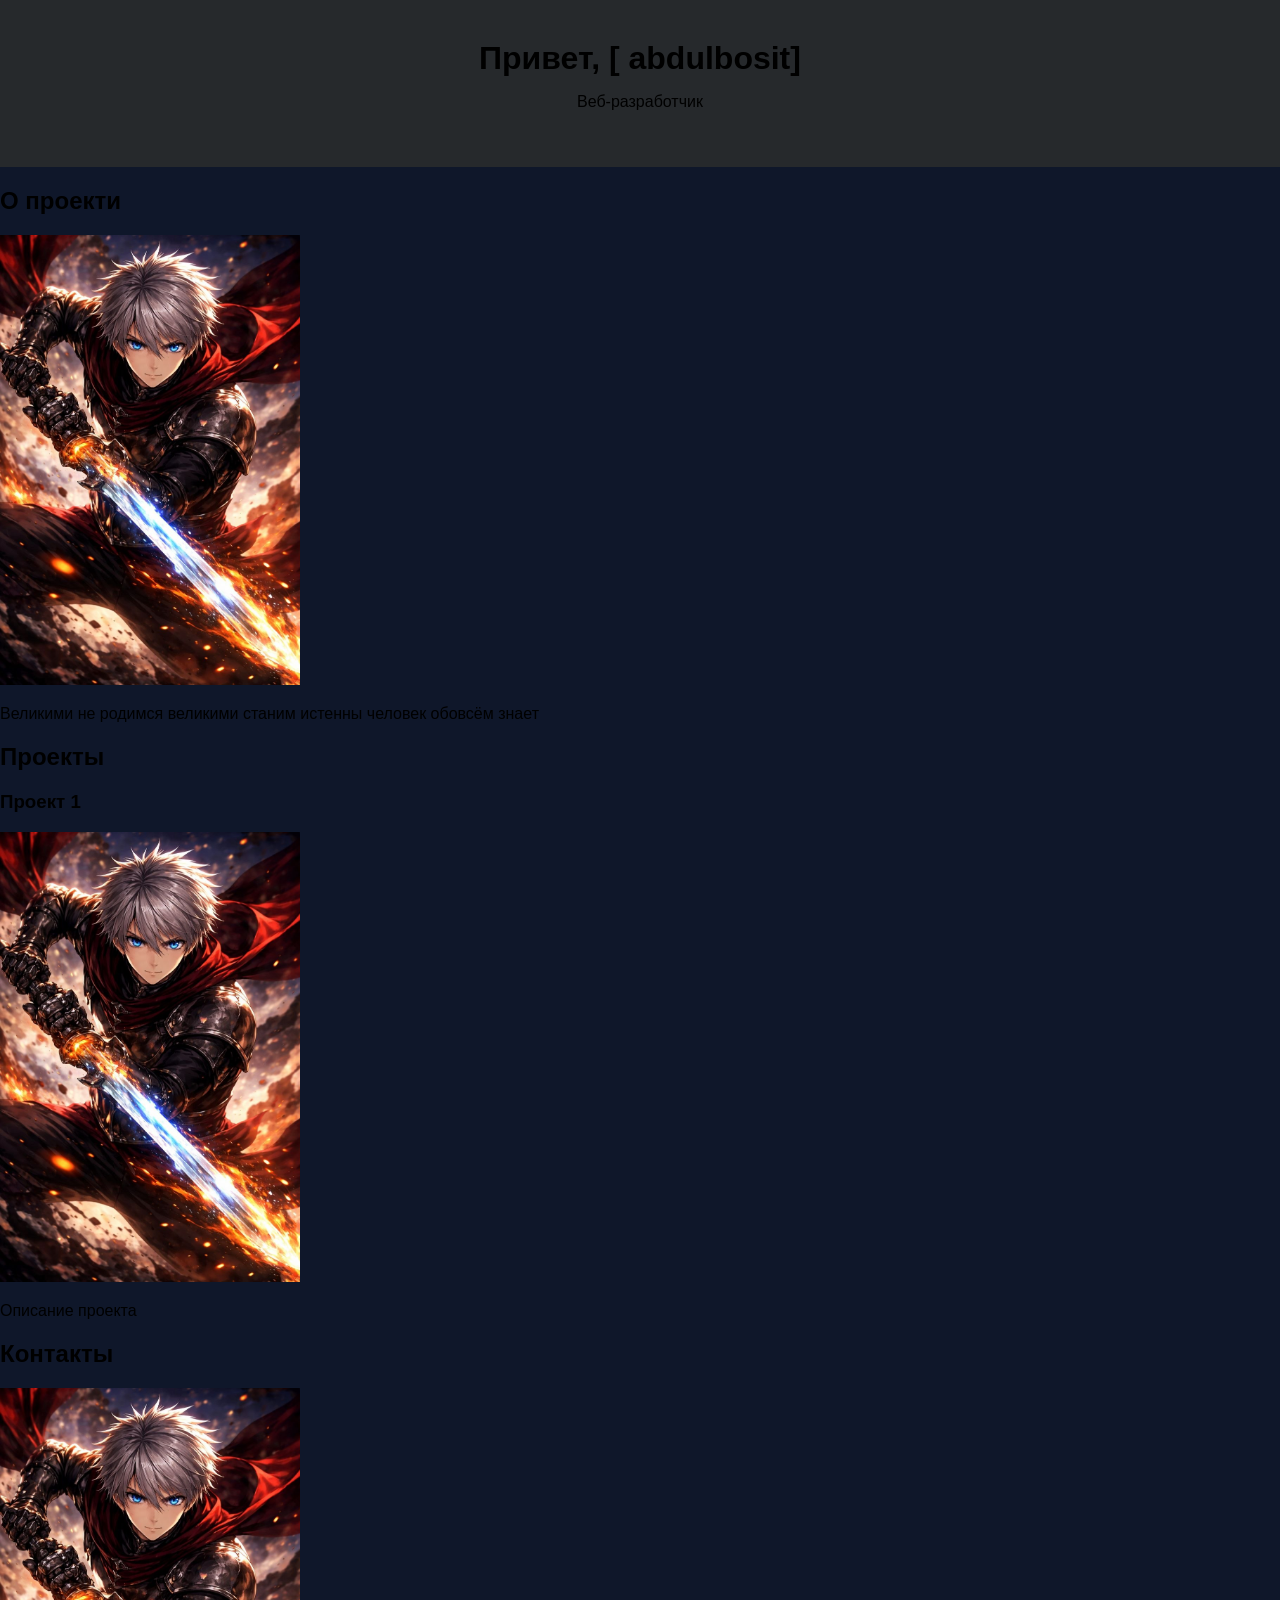
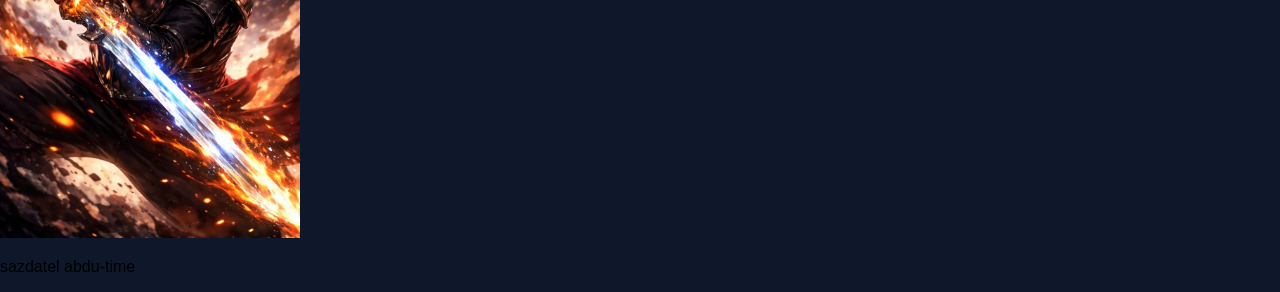
==== index.html @ 02985715 "update" ====
<!DOCTYPE html>
<html lang="ru">
<head>
    <meta charset="UTF-8">
    <title>Моё портфолио</title>
    <link rel="stylesheet" href="./1.css">
</head>
<body>

<header>
    <h1>Привет, [ abdulbosit]</h1>
    <p>Веб-разработчик</p>
</header>

<section id="about">
    <h2>О проекти</h2>
    <img src="./y.jpg" alt="" width="300px">
    <p>Великими не родимся великими станим истенны человек обовсём знает</p>
</section>

<section id="projects">
    <h2>Проекты</h2>
    <div class="project">
        <h3>Проект 1</h3>
        <img src="./y.jpg" alt="" width="300px"> 
        <p>Описание проекта</p>
    </div>
</section>

<section id="contact">
    <h2>Контакты</h2>
    <img src="./y.jpg" alt="" width="300px">
    <p>sazdatel abdu-time</p>
</section>

</body>
</html>
---- 1.css ----
body {
    margin: 0;
    font-family: Arial, sans-serif;
    background: #0f172a;
    color: #000000;
}


/* Шапка */
header {
    text-align: center;
    padding: 40px;
    background: #26292c;
}

header h1 {
    margin: 0;
    font-size: 32px;}
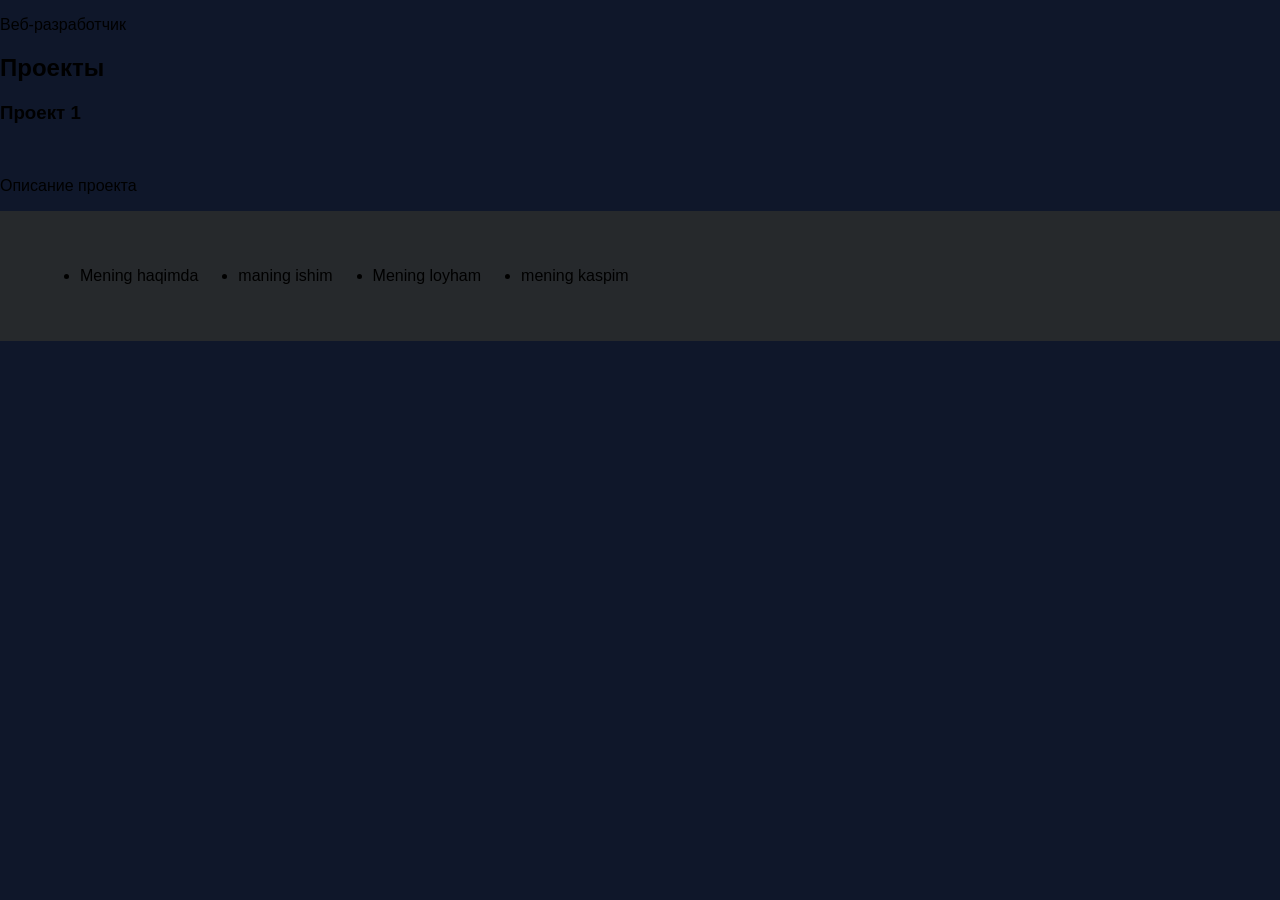
==== commit 7d1cc8a4: "first commit" ====
--- a/index.html
+++ b/index.html
@@ -7,31 +7,26 @@
 </head>
 <body>
 
-<header>
-    <h1>Привет, [ abdulbosit]</h1>
     <p>Веб-разработчик</p>
-</header>
-
-<section id="about">
-    <h2>О проекти</h2>
-    <img src="./y.jpg" alt="" width="300px">
-    <p>Великими не родимся великими станим истенны человек обовсём знает</p>
-</section>
-
-<section id="projects">
-    <h2>Проекты</h2>
-    <div class="project">
-        <h3>Проект 1</h3>
-        <img src="./y.jpg" alt="" width="300px"> 
-        <p>Описание проекта</p>
-    </div>
-</section>
-
-<section id="contact">
-    <h2>Контакты</h2>
-    <img src="./y.jpg" alt="" width="300px">
-    <p>sazdatel abdu-time</p>
-</section>
-
+    <section id="projects">
+        <h2>Проекты</h2>
+        <div class="project">
+            <h3>Проект 1</h3>
+            <img src="./y.jpg" alt="" width="300px"> 
+            <p>Описание проекта</p>
+        </div>
+        
+        
+        
+        <header class="header">
+            <nav>
+                <ul class="nav">
+                    <li> Mening haqimda </li>
+                    <li>maning ishim</li>
+                    <li>Mening loyham </li>
+                    <li> mening kaspim</li>
+                </ul>
+            </nav>
+        </header>
 </body>
 </html>
--- a/1.css
+++ b/1.css
@@ -15,4 +15,12 @@
 
 header h1 {
     margin: 0;
-    font-size: 32px;}+    font-size: 32px;}
+.header{
+    display: flex
+}
+.nav{
+    display: flex;
+    gap: 40px;
+    border: none;
+}
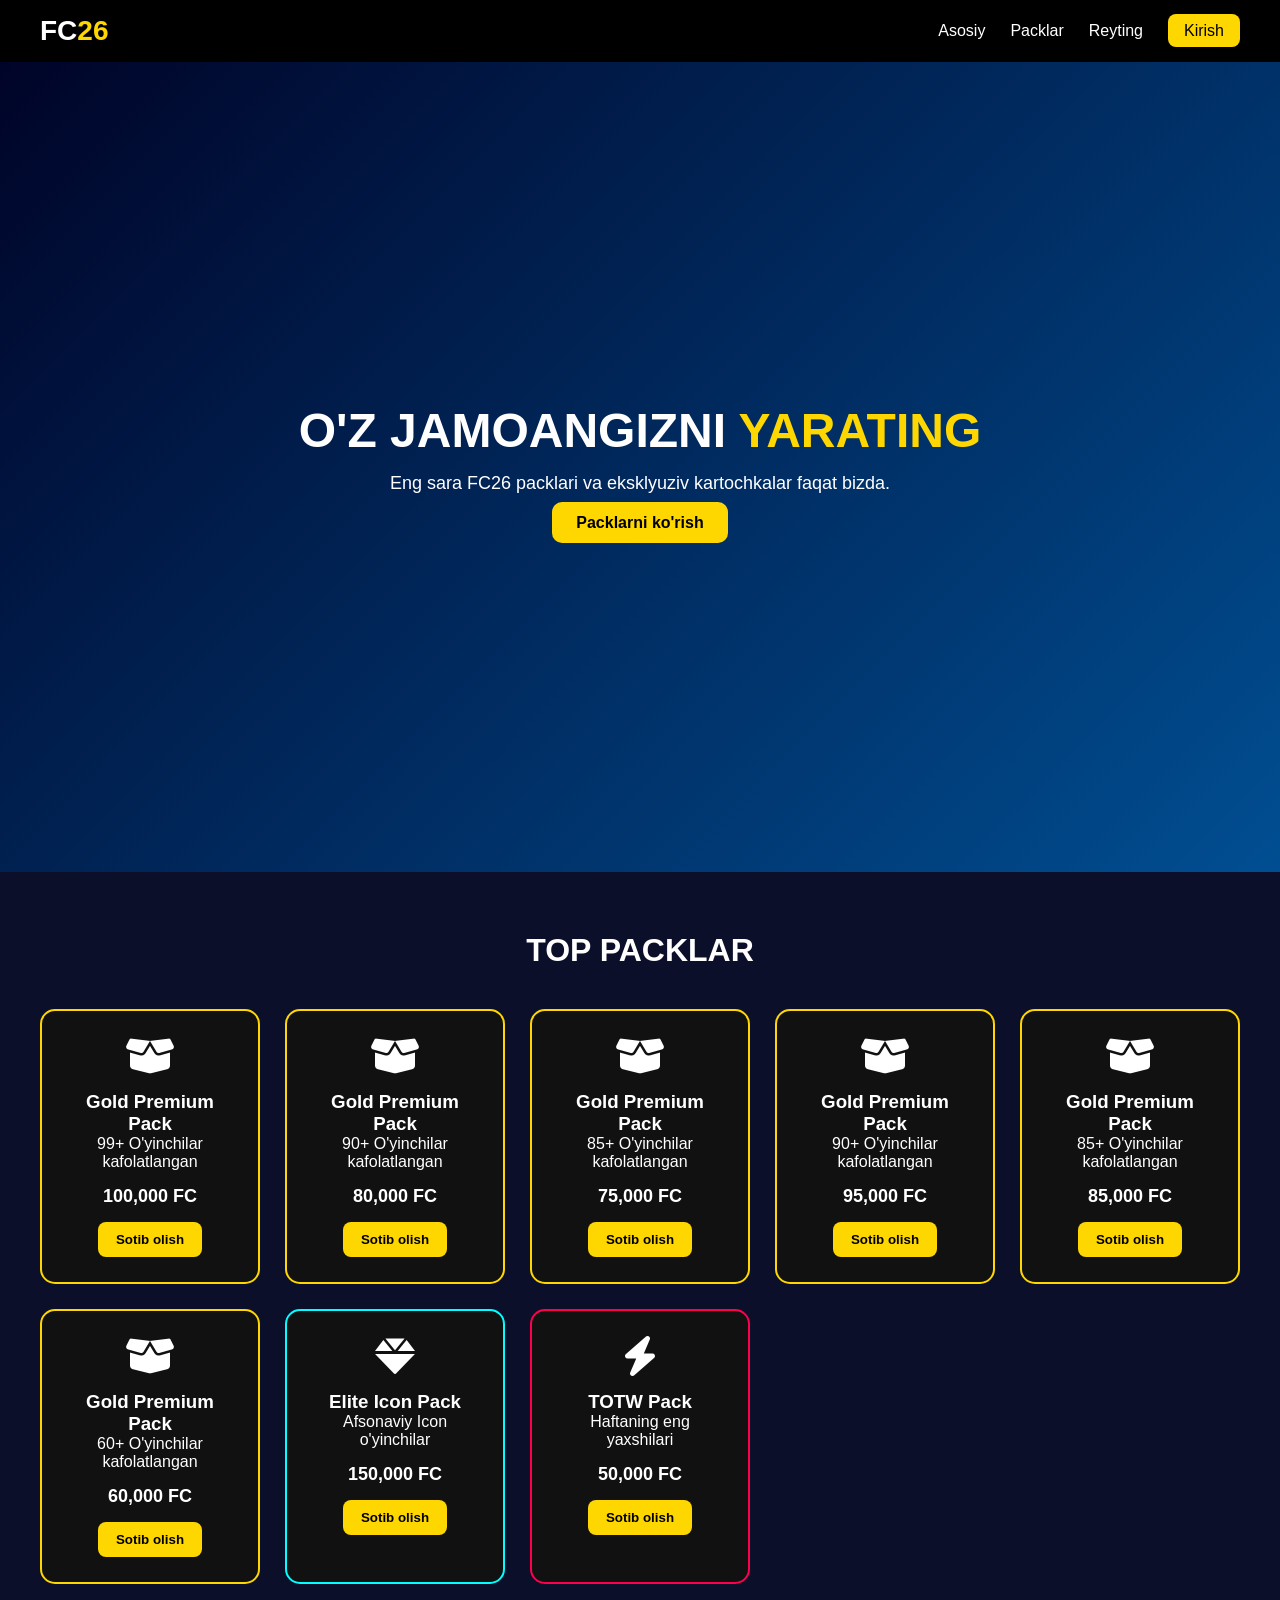
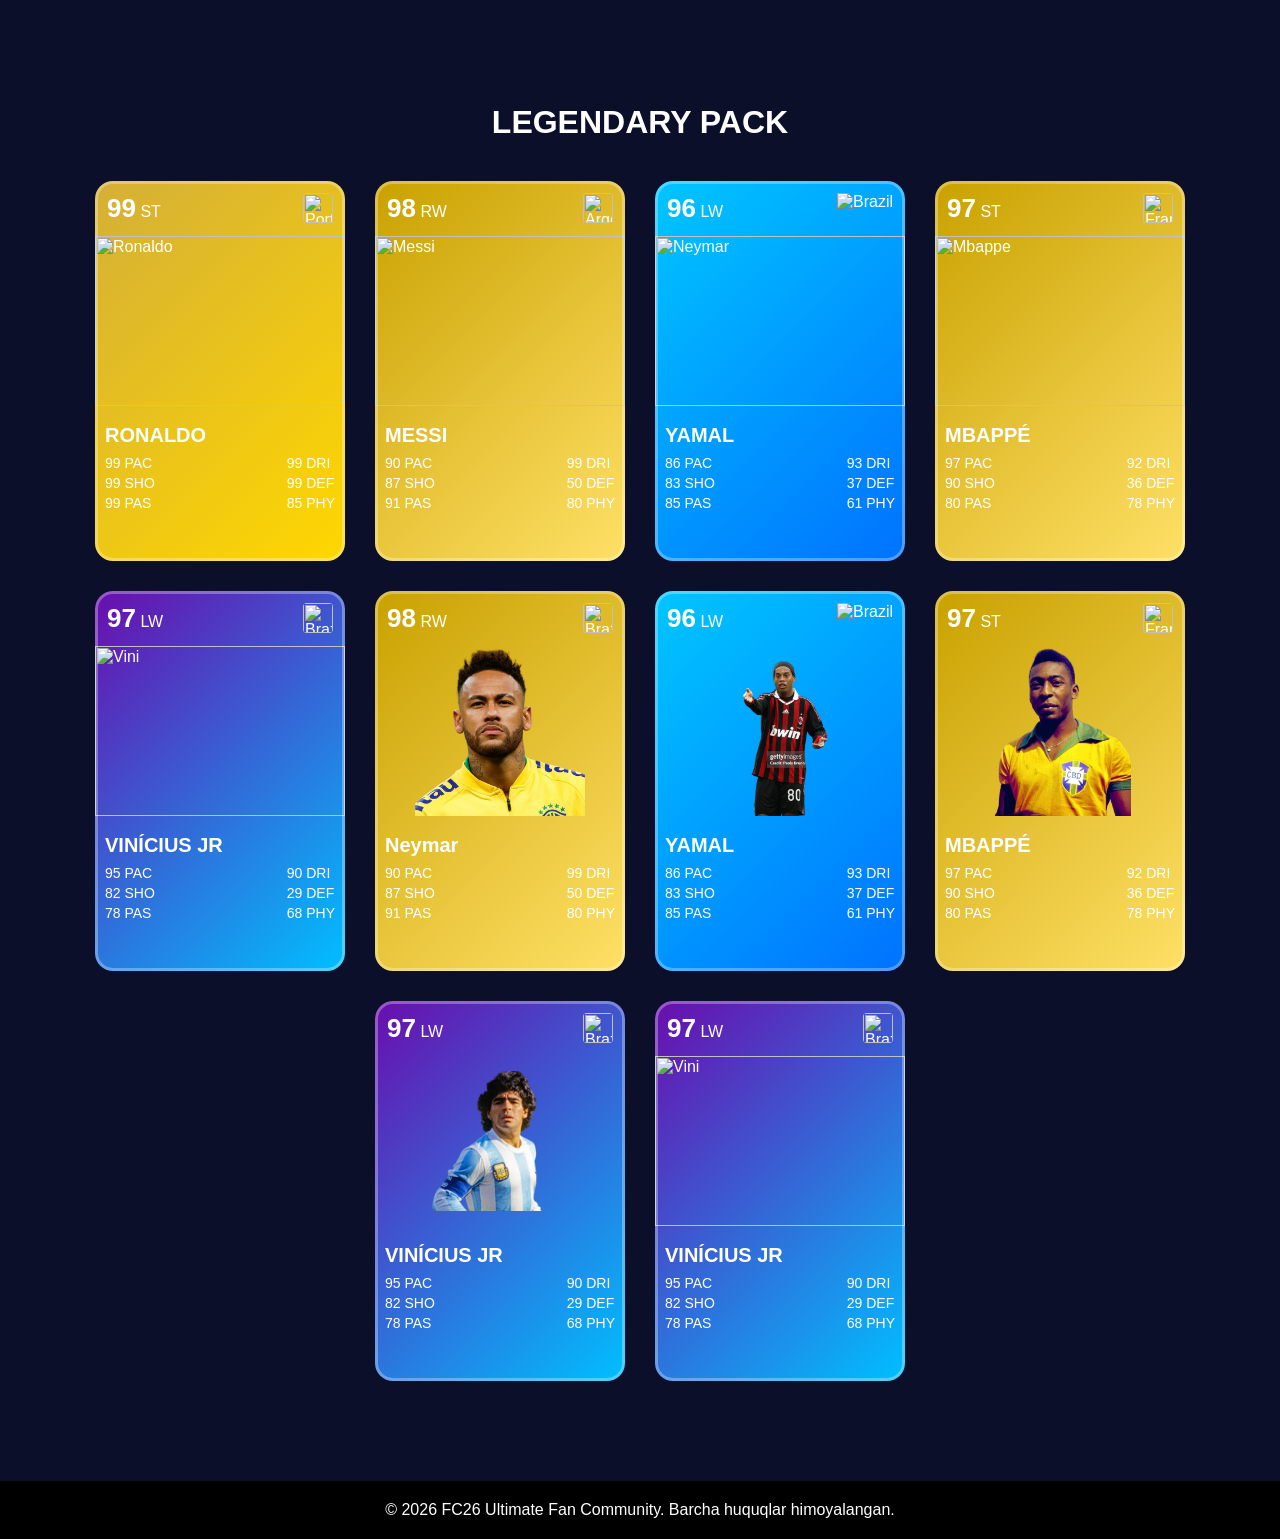
==== commit b70f6caf: "update" ====
--- a/index.html
+++ b/index.html
@@ -1,32 +1,352 @@
-<!DOCTYPE html>
-<html lang="ru">
+<html lang="uz">
 <head>
     <meta charset="UTF-8">
-    <title>Моё портфолио</title>
-    <link rel="stylesheet" href="./1.css">
+    <meta name="viewport" content="width=device-width, initial-scale=1.0">
+    <title>FC26 Ultimate Store | Pro Packs</title>
+    <link rel="stylesheet" href="style.css">
+    <link rel="stylesheet" href="https://cdnjs.cloudflare.com/ajax/libs/font-awesome/6.0.0/css/all.min.css">
 </head>
 <body>
 
-    <p>Веб-разработчик</p>
-    <section id="projects">
-        <h2>Проекты</h2>
-        <div class="project">
-            <h3>Проект 1</h3>
-            <img src="./y.jpg" alt="" width="300px"> 
-            <p>Описание проекта</p>
-        </div>
+    <nav>
+        <div class="logo">FC<span>26</span></div>
+        <ul>
+            <li><a href="#">Asosiy</a></li>
+            <li><a href="#packs">Packlar</a></li>
+            <li><a href='/reyting'>Reyting</a></li>
+            <li><a class='btn-join' href='/kirish'>Kirish</a></li>
+        </ul>
+    </nav>
+    <header class="hero" id="Asosiy">
+        <div class="hero-content">
+            <h1>O'Z JAMOANGIZNI <span>YARATING</span></h1>
+            <p>Eng sara FC26 packlari va eksklyuziv kartochkalar faqat bizda.</p>
+            <a href="#packs" class="btn-main">Packlarni ko'rish</a>
+        </div>
+    </header>
+
+    <section id="packs" class="packs-container">
+        <h2 class="section-title">TOP PACKLAR</h2>
+        <div class="packs-grid">
+            
+            <div class="pack-card gold">
+                <div class="pack-img">
+                    <i class="fas fa-box-open"></i>
+                </div>
+                <h3>Gold Premium Pack</h3>
+                <p>99+ O'yinchilar kafolatlangan</p>
+                <span class="price">100,000 FC</span>
+                <button class="btn-buy">Sotib olish</button>
+            </div>
+
+              <div class="pack-card gold">
+                <div class="pack-img">
+                    <i class="fas fa-box-open"></i>
+                </div>
+                <h3>Gold Premium Pack</h3>
+                <p>90+ O'yinchilar kafolatlangan</p>
+                <span class="price">80,000 FC</span>
+                <button class="btn-buy">Sotib olish</button>
+            </div>
+
+              <div class="pack-card gold">
+                <div class="pack-img">
+                    <i class="fas fa-box-open"></i>
+                </div>
+                <h3>Gold Premium Pack</h3>
+                <p>85+ O'yinchilar kafolatlangan</p>
+                <span class="price">75,000 FC</span>
+                <button class="btn-buy">Sotib olish</button>
+            </div>
+
+              <div class="pack-card gold">
+                <div class="pack-img">
+                    <i class="fas fa-box-open"></i>
+                </div>
+                <h3>Gold Premium Pack</h3>
+                <p>90+ O'yinchilar kafolatlangan</p>
+                <span class="price">95,000 FC</span>
+                <button class="btn-buy">Sotib olish</button>
+            </div>
+
+              <div class="pack-card gold">
+                <div class="pack-img">
+                    <i class="fas fa-box-open"></i>
+                </div>
+                <h3>Gold Premium Pack</h3>
+                <p>85+ O'yinchilar kafolatlangan</p>
+                <span class="price">85,000 FC</span>
+                <button class="btn-buy">Sotib olish</button>
+            </div>
+
+              <div class="pack-card gold">
+                <div class="pack-img">
+                    <i class="fas fa-box-open"></i>
+                </div>
+                <h3>Gold Premium Pack</h3>
+                <p>60+ O'yinchilar kafolatlangan</p>
+                <span class="price">60,000 FC</span>
+                <button class="btn-buy">Sotib olish</button>
+            </div>
+
+            <div class="pack-card elite">
+                <div class="pack-img">
+                    <i class="fas fa-gem"></i>
+                </div>
+                <h3>Elite Icon Pack</h3>
+                <p>Afsonaviy Icon o'yinchilar</p>
+                <span class="price">150,000 FC</span>
+                <button class="btn-buy">Sotib olish</button>
+            </div>
+
+            <div class="pack-card special">
+                <div class="pack-img">
+                    <i class="fas fa-bolt"></i>
+                </div>
+                <h3>TOTW Pack</h3>
+                <p>Haftaning eng yaxshilari</p>
+                <span class="price">50,000 FC</span>
+                <button class="btn-buy">Sotib olish</button>
+            </div>
+
+        </div>
+    </section>
+
+    <section id="LEGENDARY PACK" class="player-card-section">
+    <h2 class="section-title">LEGENDARY <span>PACK</span></h2>
+    <div class="card-container">
         
+        <div class="fc26-card card-ronaldo">
+            <div class="card-background"></div>
+            <div class="player-info">
+                <div class="rating-rank">
+                    <span class="rating">99</span>
+                    <span class="rank">ST</span>
+                </div>
+                <div class="player-logo">
+                    <img src="https://upload.wikimedia.org/wikipedia/commons/thumb/5/5c/Flag_of_Portugal.svg/250px-Flag_of_Portugal.svg.png" alt="Portugal" class="flag">
+                </div>
+            </div>
+            <img src="https://cdn.futwiz.com/assets/img/fc26/faces/67129665.png" alt="Ronaldo" class="player-image">
+            <div class="card-footer">
+                <h3 class="player-name">RONALDO</h3>
+                <div class="stats">
+                    <div class="stat-col"><span>99 PAC</span><span>99 SHO</span><span>99 PAS</span></div>
+                    <div class="stat-col"><span>99 DRI</span><span>99 DEF</span><span>85 PHY</span></div>
+                </div>
+            </div>
+            <div class="card-border"></div>
+        </div>
+
+        <div class="fc26-card card-gold">
+            <div class="card-background"></div>
+            <div class="player-info">
+                <div class="rating-rank">
+                    <span class="rating">98</span>
+                    <span class="rank">RW</span>
+                </div>
+                <div class="player-logo">
+                    <img src="https://upload.wikimedia.org/wikipedia/commons/thumb/1/1a/Flag_of_Argentina.svg/250px-Flag_of_Argentina.svg.png" alt="Argentina" class="flag">
+                </div>
+            </div>
+            <img src="https://cdn3.futbin.com/content/fifa26/img/players/p117598535.png?fm=png&ixlib=java-2.1.0&verzion=1&w=252&s=7bdf9c8cef222a116f01505e09cd7559" alt="Messi" class="player-image">
+            <div class="card-footer">
+                <h3 class="player-name">MESSI</h3>
+                <div class="stats">
+                    <div class="stat-col"><span>90 PAC</span><span>87 SHO</span><span>91 PAS</span></div>
+                    <div class="stat-col"><span>99 DRI</span><span>50 DEF</span><span>80 PHY</span></div>
+                </div>
+            </div>
+            <div class="card-border"></div>
+        </div>
+
+        <div class="fc26-card card-neymar">
+            <div class="card-background"></div>
+            <div class="player-info">
+                <div class="rating-rank">
+                    <span class="rating">96</span>
+                    <span class="rank">LW</span>
+                </div>
+                <div class="player-logo">
+                    <img class="bot-tob-pob" src="/Снимок экрана 2026-04-04 102635.png  " alt="Brazil" class="flag">
+                </div>
+            </div>
+            <img src="https://cdn3.futbin.com/content/fifa26/img/players/p67386507.png?fm=png&ixlib=java-2.1.0&verzion=1&w=252&s=fb3e56e8808c5c728a7213c2ce36c33e" alt="Neymar" class="player-image">
+            <div class="card-footer">
+                <h3 class="player-name">YAMAL</h3>
+                <div class="stats">
+                    <div class="stat-col"><span>86 PAC</span><span>83 SHO</span><span>85 PAS</span></div>
+                    <div class="stat-col"><span>93 DRI</span><span>37 DEF</span><span>61 PHY</span></div>
+                </div>
+            </div>
+            <div class="card-border"></div>
+        </div>
+
+        <div class="fc26-card card-gold">
+            <div class="card-background"></div>
+            <div class="player-info">
+                <div class="rating-rank">
+                    <span class="rating">97</span>
+                    <span class="rank">ST</span>
+                </div>
+                <div class="player-logo">
+                    <img src="https://upload.wikimedia.org/wikipedia/commons/thumb/c/c3/Flag_of_France.svg/250px-Flag_of_France.svg.png" alt="France" class="flag">
+                </div>
+            </div>
+            <img src="https://cdn.futwiz.com/assets/img/fc26/faces/84117827.png" alt="Mbappe" class="player-image">
+            <div class="card-footer">
+                <h3 class="player-name">MBAPPÉ</h3>
+                <div class="stats">
+                    <div class="stat-col"><span>97 PAC</span><span>90 SHO</span><span>80 PAS</span></div>
+                    <div class="stat-col"><span>92 DRI</span><span>36 DEF</span><span>78 PHY</span></div>
+                </div>
+            </div>
+            <div class="card-border"></div>
+        </div>
+
+        <div class="fc26-card card-vini">
+            <div class="card-background"></div>
+            <div class="player-info">
+                <div class="rating-rank">
+                    <span class="rating">97</span>
+                    <span class="rank">LW</span>
+                </div>
+                <div class="player-logo">
+                    <img src="https://upload.wikimedia.org/wikipedia/commons/thumb/0/05/Flag_of_Brazil.svg/250px-Flag_of_Brazil.svg.png" alt="Brazil" class="flag">
+                </div>
+            </div>
+            <img src="https://cdn.futwiz.com/assets/img/fc24/faces/50570442.png" alt="Vini" class="player-image">
+            <div class="card-footer">
+                <h3 class="player-name">VINÍCIUS JR</h3>
+                <div class="stats">
+                    <div class="stat-col"><span>95 PAC</span><span>82 SHO</span><span>78 PAS</span></div>
+                    <div class="stat-col"><span>90 DRI</span><span>29 DEF</span><span>68 PHY</span></div>
+                </div>
+            </div>
+            <div class="card-border"></div>
+        </div>
+ 
+
+        <div class="fc26-card card-gold">
+            <div class="card-background"></div>
+            <div class="player-info">
+                <div class="rating-rank">
+                    <span class="rating">98</span>
+                    <span class="rank">RW</span>
+                </div>
+                <div class="player-logo">
+                    <img src="https://upload.wikimedia.org/wikipedia/commons/thumb/0/05/Flag_of_Brazil.svg/250px-Flag_of_Brazil.svg.png" alt="Brazilia" class="flag">
+                </div>
+            </div>
+            <img src="./0f5f572d-b572-4aab-a779-6727949f69a0_removalai_preview.png" alt="Messi" class="player-image">
+            <div class="card-footer">
+                <h3 class="player-name">Neymar</h3>
+                <div class="stats">
+                    <div class="stat-col"><span>90 PAC</span><span>87 SHO</span><span>91 PAS</span></div>
+                    <div class="stat-col"><span>99 DRI</span><span>50 DEF</span><span>80 PHY</span></div>
+                </div>
+            </div>
+            <div class="card-border"></div>
+        </div>
+
+        <div class="fc26-card card-neymar">
+            <div class="card-background"></div>
+            <div class="player-info">
+                <div class="rating-rank">
+                    <span class="rating">96</span>
+                    <span class="rank">LW</span>
+                </div>
+                <div class="player-logo">
+                    <img class="bot-tob-pob" src="  " alt="Brazil" class="flag">
+                </div>
+            </div>
+            <img src="/196197d8-8cbe-4401-9bad-dcc6fa1f2d31_removalai_preview.png" alt="Neymar" class="player-image">
+            <div class="card-footer">
+                <h3 class="player-name">YAMAL</h3>
+                <div class="stats">
+                    <div class="stat-col"><span>86 PAC</span><span>83 SHO</span><span>85 PAS</span></div>
+                    <div class="stat-col"><span>93 DRI</span><span>37 DEF</span><span>61 PHY</span></div>
+                </div>
+            </div>
+            <div class="card-border"></div>
+        </div>
+
+        <div class="fc26-card card-gold">
+            <div class="card-background"></div>
+            <div class="player-info">
+                <div class="rating-rank">
+                    <span class="rating">97</span>
+                    <span class="rank">ST</span>
+                </div>
+                <div class="player-logo">
+                    <img src="https://upload.wikimedia.org/wikipedia/commons/thumb/c/c3/Flag_of_France.svg/250px-Flag_of_France.svg.png" alt="France" class="flag">
+                </div>
+            </div>
+            <img src="./70a06674-2bf3-44b9-a082-b8e635643ce4_removalai_preview.png" alt="Mbappe" class="player-image">
+            <div class="card-footer">
+                <h3 class="player-name">MBAPPÉ</h3>
+                <div class="stats">
+                    <div class="stat-col"><span>97 PAC</span><span>90 SHO</span><span>80 PAS</span></div>
+                    <div class="stat-col"><span>92 DRI</span><span>36 DEF</span><span>78 PHY</span></div>
+                </div>
+            </div>
+            <div class="card-border"></div>
+        </div>
+
+        <div class="fc26-card card-vini">
+            <div class="card-background"></div>
+            <div class="player-info">
+                <div class="rating-rank">
+                    <span class="rating">97</span>
+                    <span class="rank">LW</span>
+                </div>
+                <div class="player-logo">
+                    <img src="https://upload.wikimedia.org/wikipedia/commons/thumb/0/05/Flag_of_Brazil.svg/250px-Flag_of_Brazil.svg.png" alt="Brazil" class="flag">
+                </div>
+            </div>
+            <img src="./cab7573b-a570-4308-87da-259aebd938ca_removalai_preview.png" alt="Vini" class="player-image">
+            <div class="card-footer">
+                <h3 class="player-name">VINÍCIUS JR</h3>
+                <div class="stats">
+                    <div class="stat-col"><span>95 PAC</span><span>82 SHO</span><span>78 PAS</span></div>
+                    <div class="stat-col"><span>90 DRI</span><span>29 DEF</span><span>68 PHY</span></div>
+                </div>
+            </div>
+            <div class="card-border"></div>
+        </div>
+
         
-        
-        <header class="header">
-            <nav>
-                <ul class="nav">
-                    <li> Mening haqimda </li>
-                    <li>maning ishim</li>
-                    <li>Mening loyham </li>
-                    <li> mening kaspim</li>
-                </ul>
-            </nav>
-        </header>
+        <div class="fc26-card card-vini">
+            <div class="card-background"></div>
+            <div class="player-info">
+                <div class="rating-rank">
+                    <span class="rating">97</span>
+                    <span class="rank">LW</span>
+                </div>
+                <div class="player-logo">
+                    <img src="https://upload.wikimedia.org/wikipedia/commons/thumb/0/05/Flag_of_Brazil.svg/250px-Flag_of_Brazil.svg.png" alt="Brazil" class="flag">
+                </div>
+            </div>
+            <img src="" alt="Vini" class="player-image">
+            <div class="card-footer">
+                <h3 class="player-name">VINÍCIUS JR</h3>
+                <div class="stats">
+                    <div class="stat-col"><span>95 PAC</span><span>82 SHO</span><span>78 PAS</span></div>
+                    <div class="stat-col"><span>90 DRI</span><span>29 DEF</span><span>68 PHY</span></div>
+                </div>
+            </div>
+            <div class="card-border"></div>
+        </div>
+
+    </div>
+</section>
+
+
+
+
+    <footer>
+        <p>&copy; 2026 FC26 Ultimate Fan Community. Barcha huquqlar himoyalangan.</p>
+    </footer>
+
 </body>
 </html>
--- a/style.css
+++ b/style.css
@@ -0,0 +1,285 @@
+/* RESET */
+* {
+    margin: 0;
+    padding: 0;
+    box-sizing: border-box;
+}
+
+body {
+    font-family: Arial, sans-serif;
+    background: #0b0f2a;
+    color: white;
+}
+
+/* NAVBAR */
+
+nav {
+    display: flex;
+    justify-content: space-between;
+    align-items: center;
+    padding: 15px 40px;
+    background: #000;
+}
+
+.logo {
+    font-size: 28px;
+    font-weight: bold;
+}
+
+.logo span {
+    color: gold;
+}
+
+nav ul {
+    list-style: none;
+    display: flex;
+    gap: 25px;
+}
+
+nav a {
+    text-decoration: none;
+    color: white;
+    transition: 0.3s;
+}
+
+nav a:hover {
+    color: gold;
+}
+
+.btn-join {
+    background: gold;
+    padding: 8px 16px;
+    border-radius: 8px;
+    color: black;
+}
+
+/* HERO */
+
+.hero {
+    height: 90vh;
+    background: linear-gradient(135deg,#000428,#004e92);
+    display: flex;
+    justify-content: center;
+    align-items: center;
+    text-align: center;
+}
+
+.hero h1 {
+    font-size: 48px;
+    margin-bottom: 15px;
+}
+
+.hero span {
+    color: gold;
+}
+
+.hero p {
+    margin-bottom: 20px;
+    font-size: 18px;
+}
+
+.btn-main {
+    background: gold;
+    padding: 12px 24px;
+    border-radius: 10px;
+    text-decoration: none;
+    color: black;
+    font-weight: bold;
+}
+
+/* PACKS */
+
+.packs-container {
+    padding: 60px 40px;
+}
+
+.section-title {
+    text-align: center;
+    font-size: 32px;
+    margin-bottom: 40px;
+}
+
+.packs-grid {
+    display: grid;
+    grid-template-columns: repeat(auto-fit,minmax(220px,1fr));
+    gap: 25px;
+}
+
+.pack-card {
+    background: #111;
+    padding: 25px;
+    border-radius: 15px;
+    text-align: center;
+    transition: 0.3s;
+}
+
+.pack-card:hover {
+    transform: translateY(-10px);
+}
+
+.pack-img {
+    font-size: 40px;
+    margin-bottom: 15px;
+}
+
+.gold {
+    border: 2px solid gold;
+}
+
+.elite {
+    border: 2px solid #00ffff;
+}
+
+.special {
+    border: 2px solid #ff004c;
+}
+
+.price {
+    display: block;
+    margin: 15px 0;
+    font-size: 18px;
+    font-weight: bold;
+}
+
+.btn-buy {
+    background: gold;
+    border: none;
+    padding: 10px 18px;
+    border-radius: 8px;
+    cursor: pointer;
+    font-weight: bold;
+}
+
+/* PLAYER CARDS */
+
+.player-card-section {
+    padding: 60px 40px;
+}
+
+.card-container {
+    display: flex;
+    flex-wrap: wrap;
+    justify-content: center;
+    gap: 30px;
+}
+
+/* CARD */
+
+.fc26-card {
+    width: 250px;
+    height: 380px;
+    border-radius: 18px;
+    overflow: hidden;
+    position: relative;
+    transition: 0.3s;
+}
+
+.fc26-card:hover {
+    transform: scale(1.05);
+}
+
+/* CARD COLORS */
+
+.card-ronaldo {
+    background: linear-gradient(135deg,#d4af37,#ffd700);
+}
+
+.card-gold {
+    background: linear-gradient(135deg,#c9a100,#ffe066);
+}
+
+.card-neymar {
+    background: linear-gradient(135deg,#00c6ff,#0072ff);
+}
+
+.card-vini {
+    background: linear-gradient(135deg,#6a0dad,#00bfff);
+}
+
+/* TOP */
+
+.player-info {
+    display: flex;
+    justify-content: space-between;
+    padding: 12px;
+}
+
+.rating {
+    font-size: 26px;
+    font-weight: bold;
+}
+
+.rank {
+    font-size: 16px;
+}
+
+.flag {
+    width: 30px;
+    border-radius: 4px;
+}
+
+/* PLAYER IMAGE */
+
+.player-image {
+    width: 100%;
+    height: 170px;
+    object-fit: contain;
+}
+
+/* FOOTER */
+
+.card-footer {
+    padding: 10px;
+}
+
+.player-name {
+    font-size: 20px;
+    margin: 8px 0;
+}
+
+/* STATS */
+
+.stats {
+    display: flex;
+    justify-content: space-between;
+}
+
+.stat-col {
+    display: flex;
+    flex-direction: column;
+    gap: 4px;
+    font-size: 14px;
+}
+
+/* BORDER */
+
+.card-border {
+    position: absolute;
+    inset: 0;
+    border: 3px solid rgba(255,255,255,0.3);
+    border-radius: 18px;
+}
+
+/* FOOTER */
+
+footer {
+    margin-top: 40px;
+    background: black;
+    padding: 20px;
+    text-align: center;
+}
+
+/* MOBILE */
+
+@media (max-width:768px) {
+
+.hero h1 {
+    font-size: 32px;
+}
+
+nav {
+    flex-direction: column;
+    gap: 10px;
+}
+
+}
